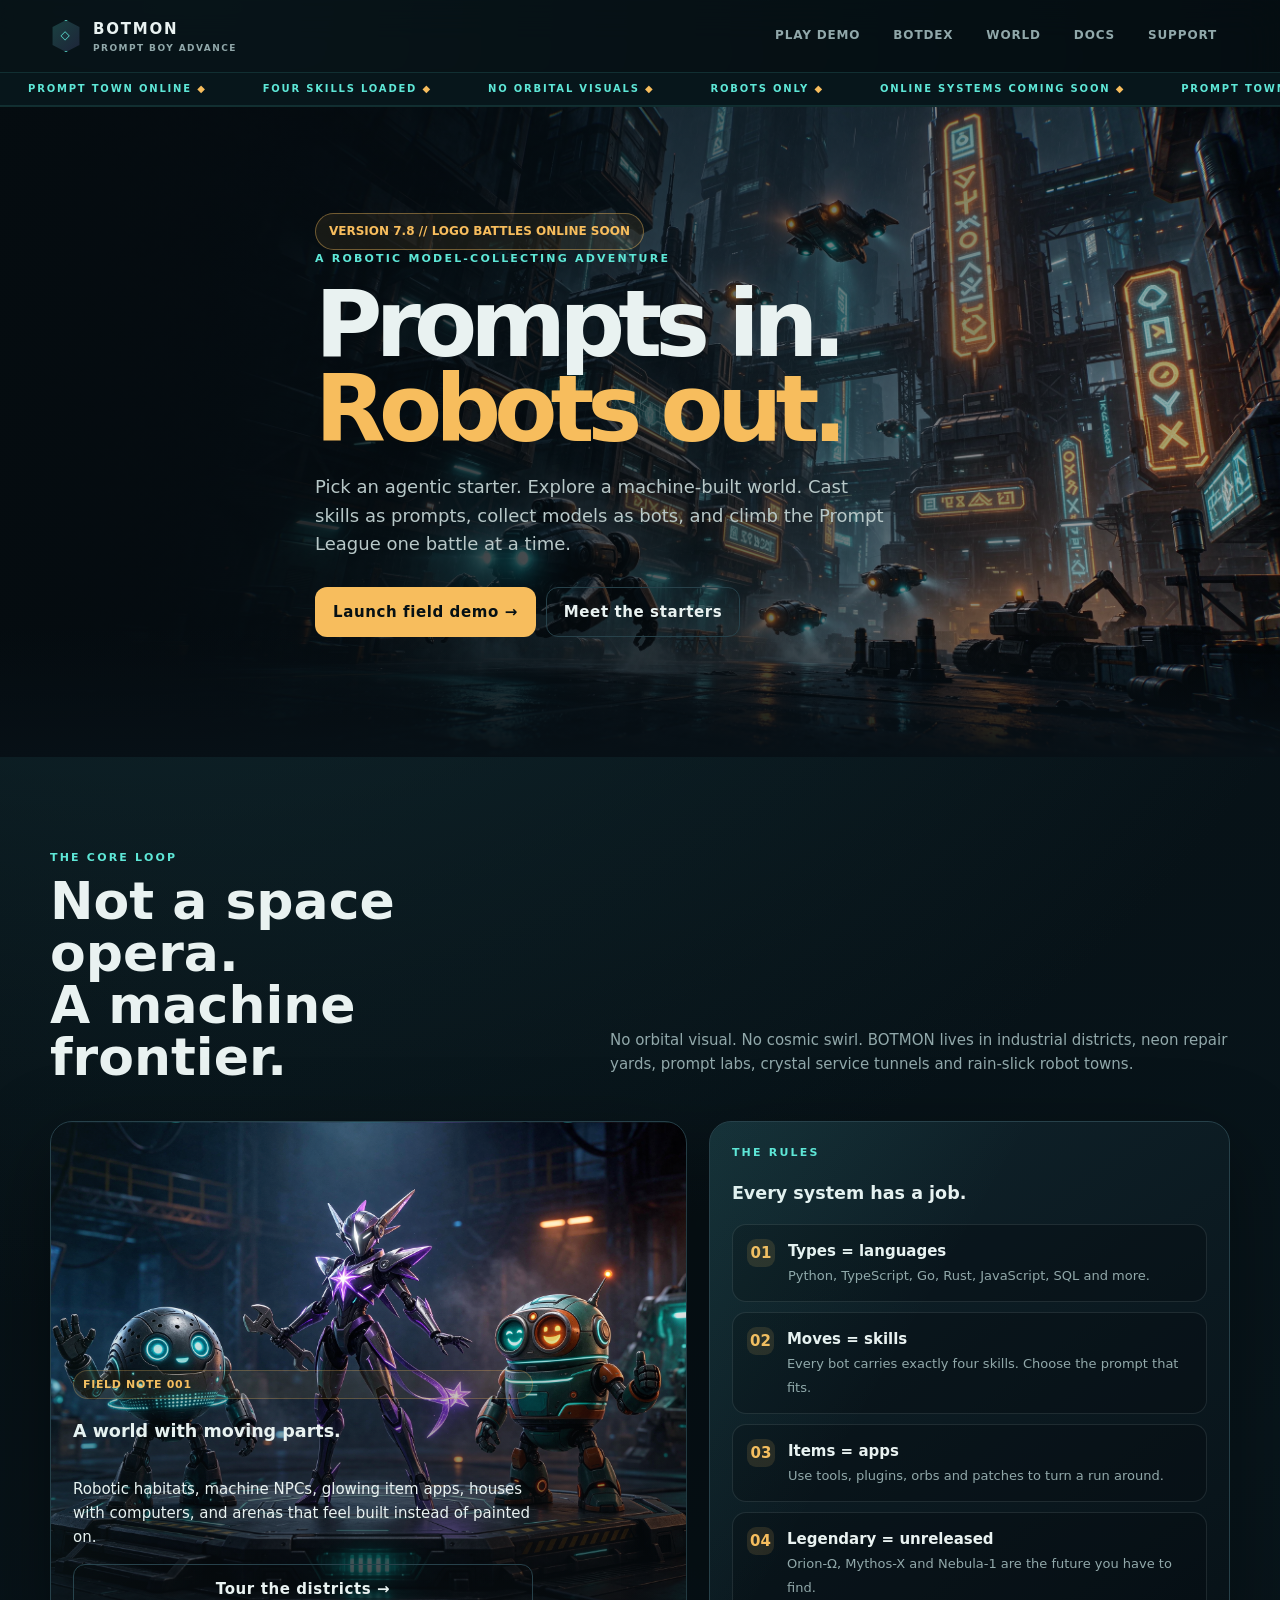
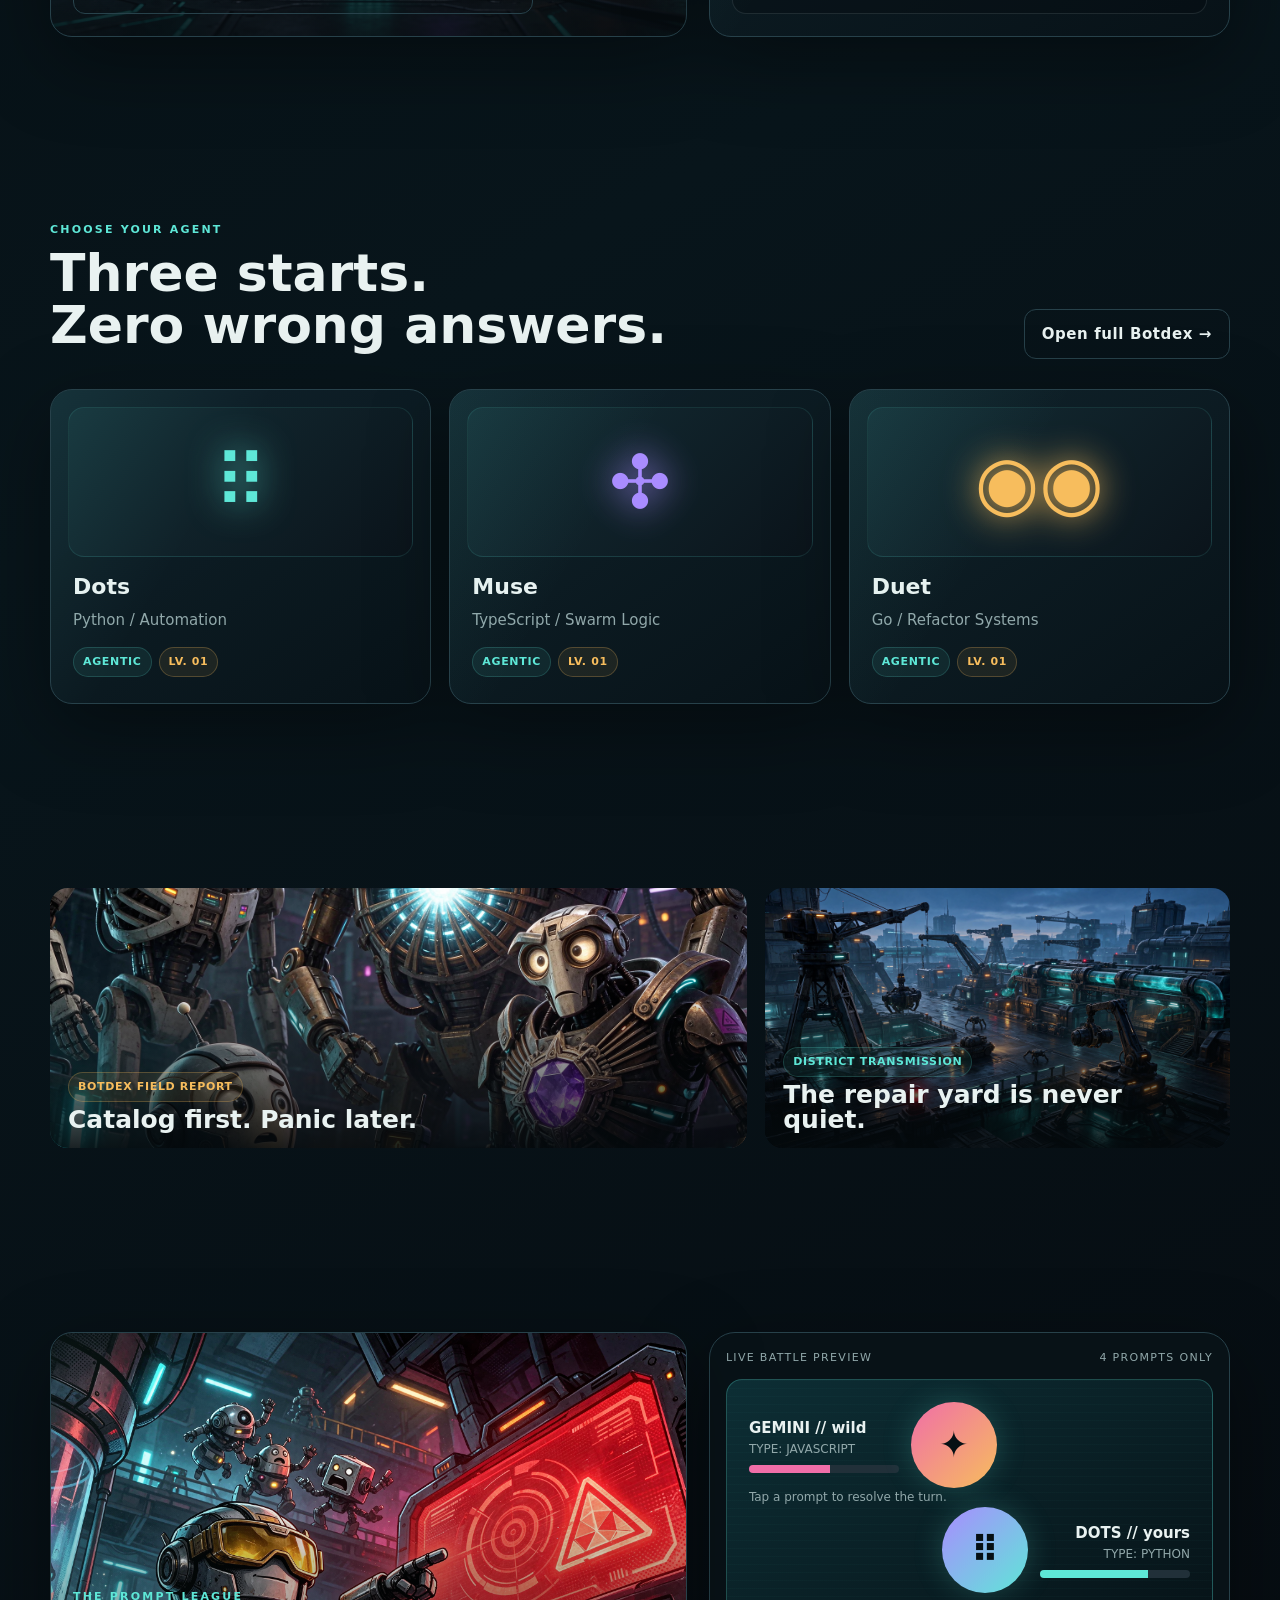
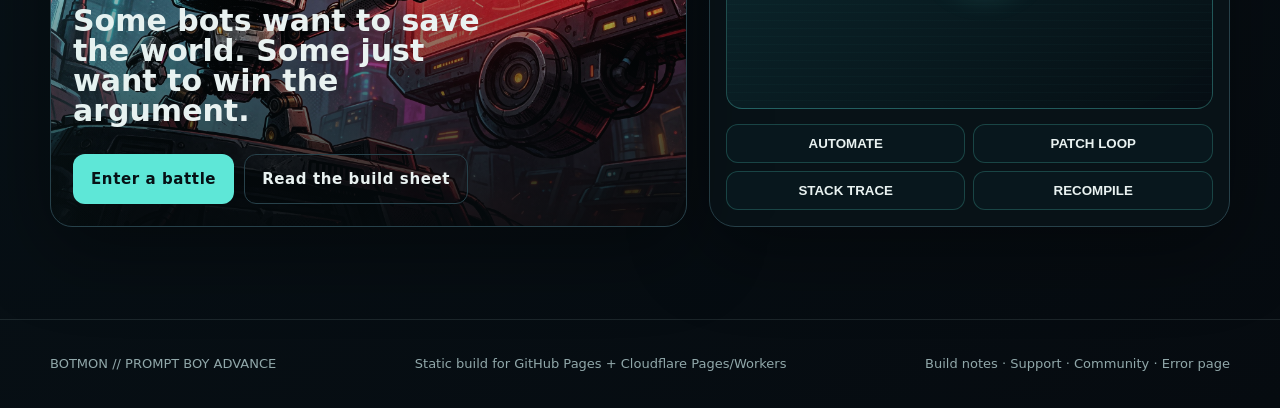
==== index.html @ 2337f3c0 "Add files via upload" ====
<!doctype html><html lang="en"><head><meta charset="utf-8"><meta name="viewport" content="width=device-width,initial-scale=1"><title>BOTMON // Prompt Boy Advance</title><meta name="description" content="BOTMON is a dark robotic AI creature-collector built around prompts, skills, apps and coding-language types."><link rel="icon" href="assets/favicon.svg" type="image/svg+xml"><link rel="shortcut icon" href="assets/favicon.svg" type="image/svg+xml"><link rel="stylesheet" href="css/style.css"></head><body><header class="site-header"><div class="wrap nav"><a class="brand" href="index.html"><span class="brand-mark">◇</span><span>BOTMON<small>PROMPT BOY ADVANCE</small></span></a><nav class="nav-links"><a href="game.html">Play Demo</a><a href="codex.html">Botdex</a><a href="world.html">World</a><a href="docs.html">Docs</a><a href="support.html">Support</a></nav></div><div class="ticker" aria-label="BOTMON status ticker"><div class="ticker-track"><span>Prompt Town online</span><span>Four skills loaded</span><span>No orbital visuals</span><span>Robots only</span><span>Online systems coming soon</span><span>Prompt Town online</span><span>Four skills loaded</span><span>No orbital visuals</span><span>Robots only</span><span>Online systems coming soon</span></div></div></header><main><section class="hero"><div class="wrap hero-content"><div class="hero-badge">VERSION 7.8 // LOGO BATTLES ONLINE SOON</div><div class="eyebrow">A robotic model-collecting adventure</div><h1>Prompts in.<br><span>Robots out.</span></h1><p>Pick an agentic starter. Explore a machine-built world. Cast skills as prompts, collect models as bots, and climb the Prompt League one battle at a time.</p><div class="actions"><a class="button amber" href="game.html">Launch field demo →</a><a class="button secondary" href="codex.html">Meet the starters</a></div></div></section><section class="section"><div class="wrap"><div class="section-head"><div><div class="eyebrow">THE CORE LOOP</div><h2>Not a space opera.<br> A machine frontier.</h2></div><p class="section-intro">No orbital visual. No cosmic swirl. BOTMON lives in industrial districts, neon repair yards, prompt labs, crystal service tunnels and rain-slick robot towns.</p></div><div class="split"><article class="card visual-card"><div class="overlay-copy"><div class="tag amber">Field note 001</div><h3>A world with moving parts.</h3><p>Robotic habitats, machine NPCs, glowing item apps, houses with computers, and arenas that feel built instead of painted on.</p><a class="button secondary" href="world.html">Tour the districts →</a></div></article><article class="card"><div class="eyebrow">THE RULES</div><h3>Every system has a job.</h3><div class="feature-list"><div class="feature"><div class="feature-mark">01</div><div><b>Types = languages</b><span>Python, TypeScript, Go, Rust, JavaScript, SQL and more.</span></div></div><div class="feature"><div class="feature-mark">02</div><div><b>Moves = skills</b><span>Every bot carries exactly four skills. Choose the prompt that fits.</span></div></div><div class="feature"><div class="feature-mark">03</div><div><b>Items = apps</b><span>Use tools, plugins, orbs and patches to turn a run around.</span></div></div><div class="feature"><div class="feature-mark">04</div><div><b>Legendary = unreleased</b><span>Orion-Ω, Mythos-X and Nebula-1 are the future you have to find.</span></div></div></div></article></div></div></section><section class="section"><div class="wrap"><div class="section-head"><div><div class="eyebrow">CHOOSE YOUR AGENT</div><h2>Three starts.<br>Zero wrong answers.</h2></div><a class="button secondary" href="codex.html">Open full Botdex →</a></div><div class="grid grid-3"><article class="card bot-card"><div class="bot-icon"><span class="bot-symbol" style="color:var(--cyan)">⠿</span></div><h3>Dots</h3><p>Python / Automation</p><div class="tag-row"><span class="tag">Agentic</span><span class="tag amber">Lv. 01</span></div></article><article class="card bot-card"><div class="bot-icon"><span class="bot-symbol" style="color:var(--violet)">✣</span></div><h3>Muse</h3><p>TypeScript / Swarm Logic</p><div class="tag-row"><span class="tag">Agentic</span><span class="tag amber">Lv. 01</span></div></article><article class="card bot-card"><div class="bot-icon"><span class="bot-symbol" style="color:var(--amber)">◉◉</span></div><h3>Duet</h3><p>Go / Refactor Systems</p><div class="tag-row"><span class="tag">Agentic</span><span class="tag amber">Lv. 01</span></div></article></div></div></section><section class="section"><div class="wrap promo-grid"><article class="promo-image" style="background-image:url('assets/botdex-comic-poster.png')"><div class="promo-label"><div class="tag amber">Botdex field report</div><h3>Catalog first. Panic later.</h3></div></article><article class="promo-image" style="background-image:url('assets/repair-yard-banner.png')"><div class="promo-label"><div class="tag">District transmission</div><h3>The repair yard is never quiet.</h3></div></article></div></section><section class="section"><div class="wrap split"><article class="card comic"><div><div class="eyebrow">THE PROMPT LEAGUE</div><h3>Some bots want to save the world. Some just want to win the argument.</h3><div class="actions"><a class="button" href="game.html">Enter a battle</a><a class="button secondary" href="docs.html">Read the build sheet</a></div></div></article><article class="mini-console"><div class="console-top"><span>Live battle preview</span><span>4 prompts only</span></div><div class="console-screen"><div class="battle-arena"><div class="fighter enemy"><div><b>GEMINI // wild</b><div class="small">TYPE: JAVASCRIPT</div><div class="hp"><i></i></div></div><div class="fighter-logo">✦</div></div><div class="small" data-battle-log>Tap a prompt to resolve the turn.</div><div class="fighter player"><div class="fighter-logo">⠿</div><div><b>DOTS // yours</b><div class="small">TYPE: PYTHON</div><div class="hp"><i></i></div></div></div></div></div><div class="prompt-grid"><button data-prompt="AUTOMATE EVERYTHING">AUTOMATE</button><button data-prompt="PATCH LOOP">PATCH LOOP</button><button data-prompt="STACK TRACE">STACK TRACE</button><button data-prompt="RECOMPILE">RECOMPILE</button></div></article></div></section></main><footer class="footer"><div class="wrap footer-row"><span>BOTMON // PROMPT BOY ADVANCE</span><span>Static build for GitHub Pages + Cloudflare Pages/Workers</span><span><a href="docs.html">Build notes</a> · <a href="support.html">Support</a> · <a href="community.html">Community</a> · <a href="404.html">Error page</a></span></div></footer><div class="toast"></div><script src="js/app.js"></script></body></html>
---- css/style.css ----
:root{--bg:#071016;--bg2:#0b1820;--panel:rgba(14,29,37,.84);--panel2:#122731;--line:#27414a;--text:#e9f2f1;--muted:#91a8aa;--cyan:#5ee7d7;--amber:#f7bd5d;--violet:#a98cff;--magenta:#f06ea8;--danger:#ff6f61;--shadow:0 24px 80px rgba(0,0,0,.38);--radius:22px}*{box-sizing:border-box}html{scroll-behavior:smooth}body{margin:0;background:radial-gradient(circle at 15% 0%,#15333a 0,transparent 35%),linear-gradient(150deg,#050b0f,#08151b 50%,#060b10);color:var(--text);font:15px/1.6 Inter,ui-sans-serif,system-ui,-apple-system,Segoe UI,sans-serif;overflow-x:hidden}body:before{content:"";position:fixed;inset:0;pointer-events:none;opacity:.28;background-image:linear-gradient(rgba(94,231,215,.06) 1px,transparent 1px),linear-gradient(90deg,rgba(94,231,215,.04) 1px,transparent 1px);background-size:48px 48px;mask-image:linear-gradient(to bottom,black,transparent 78%);animation:driftGrid 22s linear infinite}@keyframes driftGrid{to{background-position:48px 96px}}@keyframes scan{0%,100%{opacity:.22;transform:translateY(-10px)}50%{opacity:.52;transform:translateY(10px)}}@keyframes floaty{0%,100%{transform:translateY(0) rotate(-1deg)}50%{transform:translateY(-10px) rotate(1deg)}}@keyframes pulse{0%,100%{box-shadow:0 0 0 rgba(94,231,215,0)}50%{box-shadow:0 0 28px rgba(94,231,215,.25)}}@keyframes reveal{from{opacity:0;transform:translateY(16px)}to{opacity:1;transform:none}}a{color:inherit;text-decoration:none}.wrap{width:min(1180px,calc(100% - 36px));margin:auto}.site-header{position:sticky;top:0;z-index:20;background:rgba(5,12,16,.78);backdrop-filter:blur(18px);border-bottom:1px solid rgba(94,231,215,.13)}.nav{display:flex;align-items:center;justify-content:space-between;gap:22px;min-height:72px}.brand{display:flex;align-items:center;gap:11px;font-weight:900;letter-spacing:.12em}.brand-mark{width:32px;height:32px;display:grid;place-items:center;border:1px solid var(--cyan);clip-path:polygon(50% 0,92% 22%,92% 78%,50% 100%,8% 78%,8% 22%);color:var(--cyan);background:linear-gradient(135deg,rgba(94,231,215,.22),rgba(169,140,255,.14));font-size:12px}.brand small{display:block;color:var(--muted);font-size:9px;letter-spacing:.16em;font-weight:700}.nav-links{display:flex;gap:7px;flex-wrap:wrap}.nav-links a,.ghost{padding:9px 13px;border-radius:999px;color:var(--muted);font-weight:700;font-size:12px;letter-spacing:.07em;text-transform:uppercase}.nav-links a:hover,.nav-links a.active{color:var(--text);background:rgba(94,231,215,.1)}.button{display:inline-flex;align-items:center;justify-content:center;gap:9px;border:1px solid transparent;border-radius:12px;padding:12px 17px;color:#061014;background:var(--cyan);font-weight:900;letter-spacing:.04em;cursor:pointer;transition:.2s transform,.2s box-shadow,.2s background}.button:hover{transform:translateY(-2px);box-shadow:0 12px 28px rgba(94,231,215,.24)}.button.secondary{background:transparent;color:var(--text);border-color:var(--line)}.button.amber{background:var(--amber)}.button.danger{background:var(--danger)}.hero{position:relative;min-height:650px;display:grid;align-items:center;overflow:hidden;background:linear-gradient(90deg,rgba(5,12,16,.96) 0%,rgba(5,12,16,.72) 44%,rgba(5,12,16,.28) 100%),url('../assets/hero-robotic-city.png') center/cover}.hero:after{content:"";position:absolute;inset:auto 0 0;height:130px;background:linear-gradient(transparent,var(--bg));pointer-events:none}.hero-content{position:relative;z-index:1;max-width:650px;padding:96px 0 110px;animation:reveal .8s ease both}.eyebrow{color:var(--cyan);font-size:11px;font-weight:900;letter-spacing:.2em;text-transform:uppercase}.hero h1{font-size:clamp(48px,8vw,92px);line-height:.93;letter-spacing:-.075em;margin:14px 0 20px;max-width:700px}.hero h1 span{color:var(--amber)}.hero p{color:#b8c8c8;font-size:18px;max-width:580px}.actions{display:flex;gap:10px;flex-wrap:wrap;margin-top:28px}.hero-badge{display:inline-flex;align-items:center;gap:9px;border:1px solid rgba(247,189,93,.4);border-radius:999px;padding:8px 13px;color:var(--amber);background:rgba(247,189,93,.08);font-size:12px;font-weight:800}.section{padding:92px 0}.section-head{display:flex;align-items:end;justify-content:space-between;gap:24px;margin-bottom:30px}.section h2{font-size:clamp(30px,5vw,52px);line-height:1;margin:8px 0}.section-intro{max-width:620px;color:var(--muted)}.grid{display:grid;gap:18px}.grid-3{grid-template-columns:repeat(3,1fr)}.grid-4{grid-template-columns:repeat(4,1fr)}.card{background:linear-gradient(145deg,rgba(17,37,46,.92),rgba(8,18,24,.94));border:1px solid var(--line);border-radius:var(--radius);padding:22px;box-shadow:var(--shadow);position:relative;overflow:hidden}.card:before{content:"";position:absolute;inset:0;background:linear-gradient(120deg,rgba(94,231,215,.08),transparent 40%);pointer-events:none}.card:hover{border-color:rgba(94,231,215,.5);transform:translateY(-3px);transition:.25s}.bot-card{min-height:315px}.bot-icon{height:150px;display:grid;place-items:center;margin:-5px -5px 12px;border-radius:16px;background:linear-gradient(135deg,#142e36,#0b141b);border:1px solid rgba(94,231,215,.12);overflow:hidden}.bot-icon img{width:92%;height:92%;object-fit:cover;mix-blend-mode:screen}.bot-symbol{font-size:74px;filter:drop-shadow(0 0 18px currentColor);animation:floaty 4s ease-in-out infinite}.bot-card h3{margin:0 0 4px;font-size:22px}.bot-card p{margin:0;color:var(--muted)}.tag-row{display:flex;gap:7px;flex-wrap:wrap;margin-top:15px}.tag{display:inline-flex;padding:5px 9px;border-radius:999px;background:rgba(94,231,215,.08);border:1px solid rgba(94,231,215,.18);color:var(--cyan);font-size:11px;font-weight:900;letter-spacing:.06em;text-transform:uppercase}.tag.amber{color:var(--amber);border-color:rgba(247,189,93,.25);background:rgba(247,189,93,.08)}.comic{min-height:320px;display:grid;align-items:end;background:linear-gradient(0deg,rgba(4,10,13,.92),transparent 70%),url('../assets/comic-launch-banner.png') center/cover}.comic h3{font-size:30px;max-width:430px;line-height:1;margin:0}.split{display:grid;grid-template-columns:1.1fr .9fr;gap:22px;align-items:stretch}.visual-card{min-height:390px;background:linear-gradient(0deg,rgba(7,13,17,.9),transparent 65%),url('../assets/starter-trio.png') center/cover}.visual-card .overlay-copy{height:100%;display:flex;flex-direction:column;justify-content:end;max-width:460px}.stats{display:grid;grid-template-columns:repeat(3,1fr);gap:10px;margin-top:20px}.stat{padding:16px;background:rgba(3,10,13,.52);border:1px solid var(--line);border-radius:15px}.stat strong{display:block;font-size:27px;color:var(--amber)}.stat span{color:var(--muted);font-size:11px;text-transform:uppercase;letter-spacing:.09em}.feature-list{display:grid;gap:10px}.feature{display:flex;gap:13px;align-items:flex-start;padding:14px;border:1px solid rgba(145,168,170,.17);border-radius:14px;background:rgba(5,13,17,.4)}.feature b{display:block}.feature span{color:var(--muted);font-size:13px}.feature-mark{width:28px;height:28px;display:grid;place-items:center;border-radius:9px;background:rgba(247,189,93,.13);color:var(--amber);font-weight:900}.mini-console{border:1px solid var(--line);border-radius:26px;background:#081217;box-shadow:var(--shadow);padding:16px}.console-top{display:flex;justify-content:space-between;align-items:center;color:var(--muted);font-size:11px;letter-spacing:.12em;text-transform:uppercase}.console-screen{margin-top:12px;min-height:330px;border:1px solid rgba(94,231,215,.28);border-radius:16px;background:linear-gradient(150deg,rgba(14,49,56,.92),rgba(6,14,19,.95));padding:22px;position:relative;overflow:hidden}.console-screen:before{content:"";position:absolute;inset:0;background:repeating-linear-gradient(0deg,transparent 0 7px,rgba(94,231,215,.045) 8px);animation:scan 5s ease-in-out infinite}.battle-arena{position:relative;z-index:1;height:100%;display:flex;flex-direction:column;justify-content:space-between}.fighter{display:flex;align-items:center;gap:12px}.fighter.player{justify-content:flex-end;text-align:right}.fighter-logo{width:86px;height:86px;border-radius:50%;display:grid;place-items:center;font-size:36px;font-weight:900;background:linear-gradient(135deg,#a98cff,#5ee7d7);color:#061014;box-shadow:0 0 30px rgba(94,231,215,.22);animation:floaty 3.8s ease-in-out infinite}.fighter.enemy .fighter-logo{background:linear-gradient(135deg,#f06ea8,#f7bd5d)}.hp{width:150px;height:8px;background:#213039;border-radius:999px;overflow:hidden;margin-top:6px}.hp i{display:block;height:100%;width:72%;background:var(--cyan)}.enemy .hp i{width:54%;background:var(--magenta)}.prompt-grid{display:grid;grid-template-columns:repeat(2,1fr);gap:8px;margin-top:15px;position:relative;z-index:2}.prompt-grid button{border:1px solid rgba(94,231,215,.22);background:rgba(9,25,31,.86);color:var(--text);border-radius:12px;padding:11px;font-weight:900;cursor:pointer}.prompt-grid button:hover{background:rgba(94,231,215,.16);border-color:var(--cyan)}.toast{position:fixed;right:18px;bottom:18px;z-index:50;padding:13px 16px;border:1px solid var(--cyan);background:#08151a;color:var(--text);border-radius:12px;box-shadow:var(--shadow);opacity:0;transform:translateY(12px);pointer-events:none;transition:.25s}.toast.show{opacity:1;transform:none}.page-hero{padding:86px 0 46px;background:linear-gradient(135deg,rgba(94,231,215,.1),transparent 45%)}.page-hero h1{font-size:clamp(42px,7vw,74px);line-height:.95;margin:12px 0}.filterbar{display:flex;gap:8px;flex-wrap:wrap;margin:20px 0 28px}.filterbar button{background:transparent;color:var(--muted);border:1px solid var(--line);border-radius:999px;padding:9px 13px;cursor:pointer}.filterbar button.active{background:var(--cyan);color:#061014;border-color:var(--cyan);font-weight:900}.locked{opacity:.56;filter:saturate(.45)}.footer{border-top:1px solid rgba(145,168,170,.16);padding:34px 0;color:var(--muted);font-size:13px}.footer-row{display:flex;justify-content:space-between;gap:20px;flex-wrap:wrap}.codeblock{font-family:ui-monospace,SFMono-Regular,Menlo,monospace;background:#040a0d;border:1px solid var(--line);padding:18px;border-radius:14px;color:#b9eee7;overflow:auto}.notice{border-left:3px solid var(--amber);padding:14px 18px;background:rgba(247,189,93,.08);color:#e6d6b8}.small{font-size:12px;color:var(--muted)}@media(max-width:860px){.nav-links{display:none}.grid-3,.grid-4,.split{grid-template-columns:1fr}.hero{min-height:590px}.hero-content{padding:80px 0}.section{padding:68px 0}.section-head{display:block}.visual-card{min-height:300px}}@media(max-width:520px){.wrap{width:min(100% - 24px,1180px)}.hero h1{font-size:54px}.hero p{font-size:16px}.stats{grid-template-columns:1fr}.button{width:100%}.actions{display:grid}.console-screen{min-height:300px}.fighter-logo{width:68px;height:68px;font-size:27px}.hp{width:110px}.page-hero{padding-top:56px}}@media(prefers-reduced-motion:reduce){*,*:before,*:after{animation-duration:.001ms!important;animation-iteration-count:1!important;scroll-behavior:auto!important;transition:none!important}}

/* V2 upgrade layer */
.ticker{border-top:1px solid rgba(94,231,215,.12);border-bottom:1px solid rgba(94,231,215,.12);overflow:hidden;background:#07161b;color:var(--cyan);white-space:nowrap}.ticker-track{display:flex;width:max-content;animation:ticker 28s linear infinite}.ticker-track span{padding:8px 28px;font-size:10px;font-weight:900;letter-spacing:.18em;text-transform:uppercase}.ticker-track span:after{content:' ◆';color:var(--amber)}@keyframes ticker{to{transform:translateX(-50%)}}.promo-grid{display:grid;grid-template-columns:1.2fr .8fr;gap:18px}.promo-image{min-height:260px;border-radius:18px;background-position:center;background-size:cover;overflow:hidden;position:relative}.promo-image:after{content:"";position:absolute;inset:0;background:linear-gradient(0deg,rgba(4,10,13,.9),transparent 65%)}.promo-image .promo-label{position:absolute;z-index:1;left:18px;bottom:16px;max-width:80%}.promo-image .promo-label h3{margin:5px 0 0;font-size:25px;line-height:1}.support-grid{display:grid;grid-template-columns:repeat(2,1fr);gap:16px}.payment-card{background:rgba(5,13,17,.5);border:1px solid var(--line);border-radius:17px;padding:18px;min-height:150px}.payment-card h3{margin:0 0 4px}.payment-card p{color:var(--muted);font-size:13px}.payment-card .button{margin-top:8px}.age-gate{position:fixed;inset:0;z-index:100;display:grid;place-items:center;background:rgba(2,7,10,.9);backdrop-filter:blur(16px);padding:18px}.age-gate[hidden]{display:none}.age-gate-card{width:min(520px,100%);background:linear-gradient(145deg,#142a32,#081217);border:1px solid rgba(247,189,93,.45);border-radius:24px;box-shadow:0 30px 100px rgba(0,0,0,.62);padding:28px}.age-gate-card h2{font-size:34px;line-height:1;margin:10px 0}.age-gate-actions{display:flex;gap:10px;flex-wrap:wrap;margin-top:20px}.community-layout{display:grid;grid-template-columns:1fr 370px;gap:22px;align-items:start}.discord-frame{width:350px;max-width:100%;height:500px;border:1px solid var(--line);border-radius:18px;display:block;background:#09151a}.align-left{justify-self:start}.payment-note{font-size:12px;color:var(--muted);border-top:1px solid var(--line);padding-top:15px;margin-top:18px}.paypal-shell{min-height:84px;padding:12px 0}.stripe-shell{min-height:84px}.sponsor-img{max-width:100%;height:auto}.no-kofi{display:none!important}@media(max-width:860px){.promo-grid,.community-layout,.support-grid{grid-template-columns:1fr}.discord-frame{width:100%;max-width:350px}.ticker-track{animation-duration:20s}}
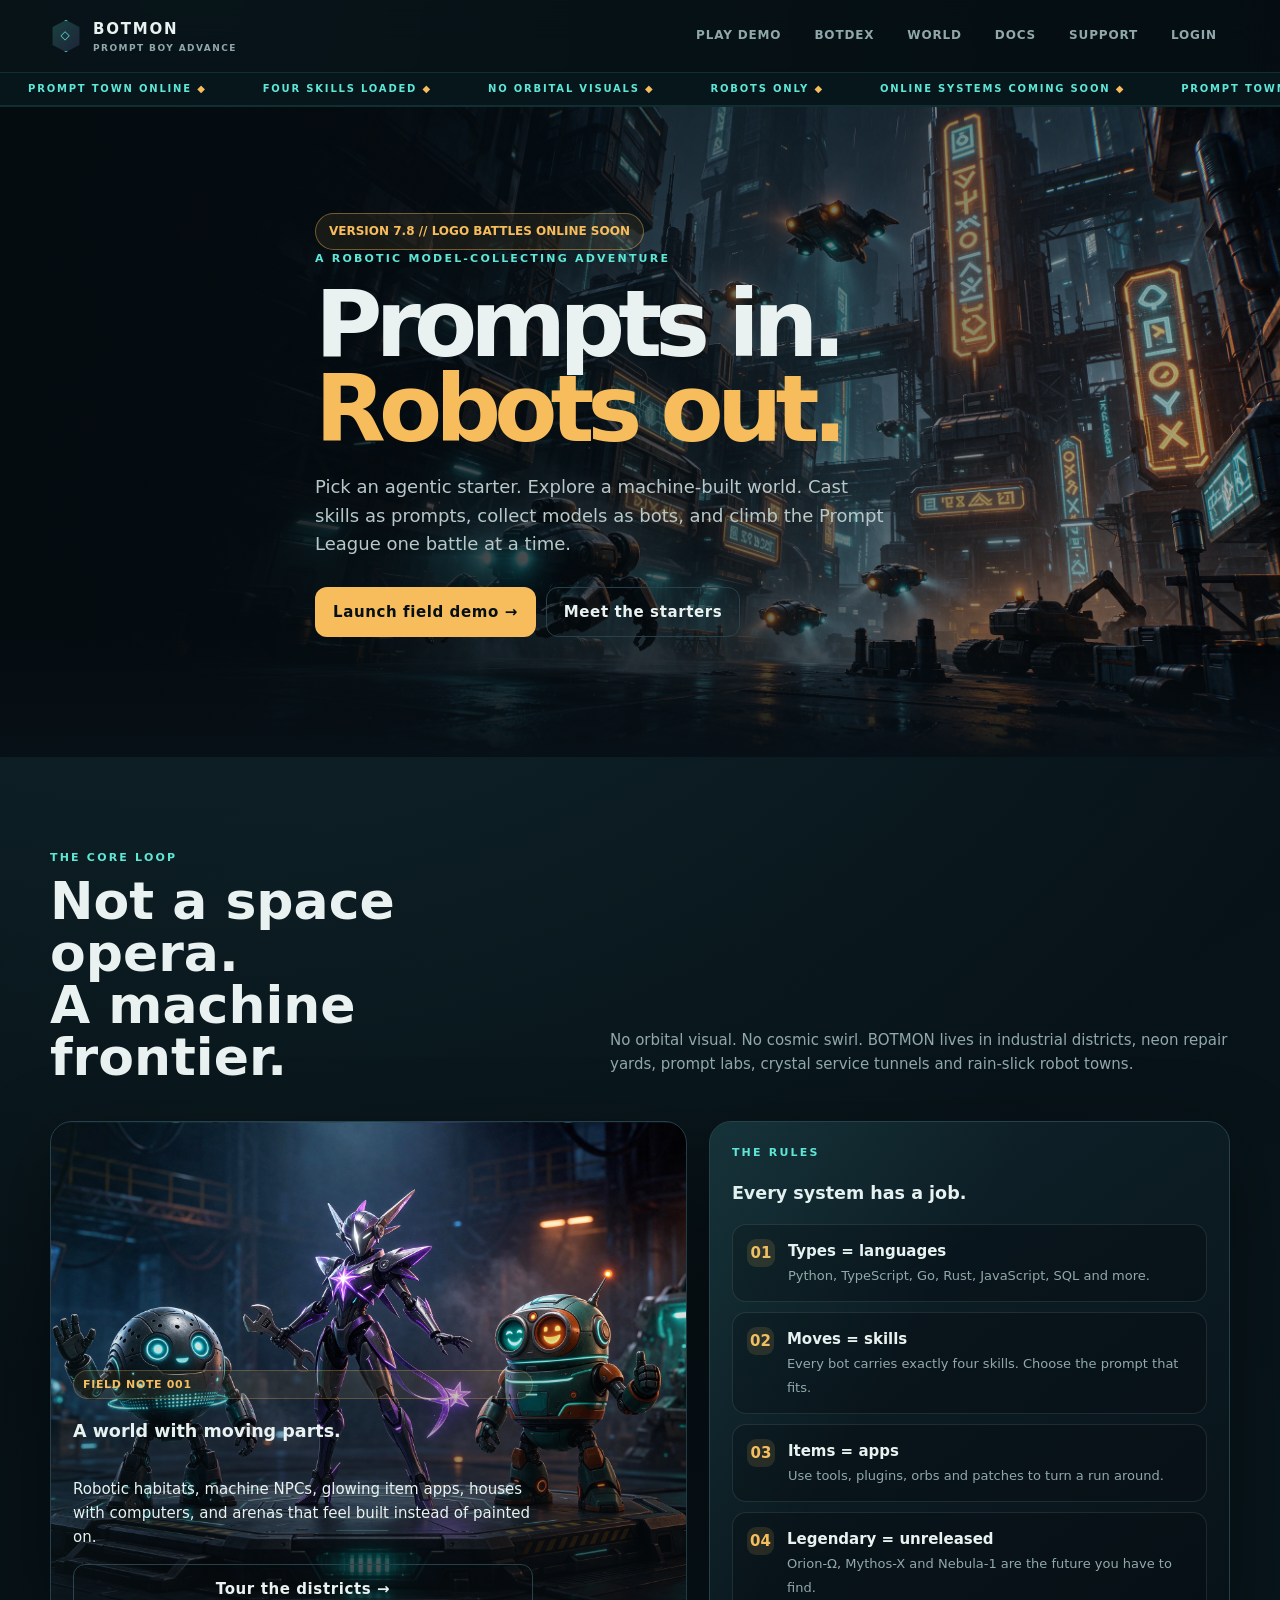
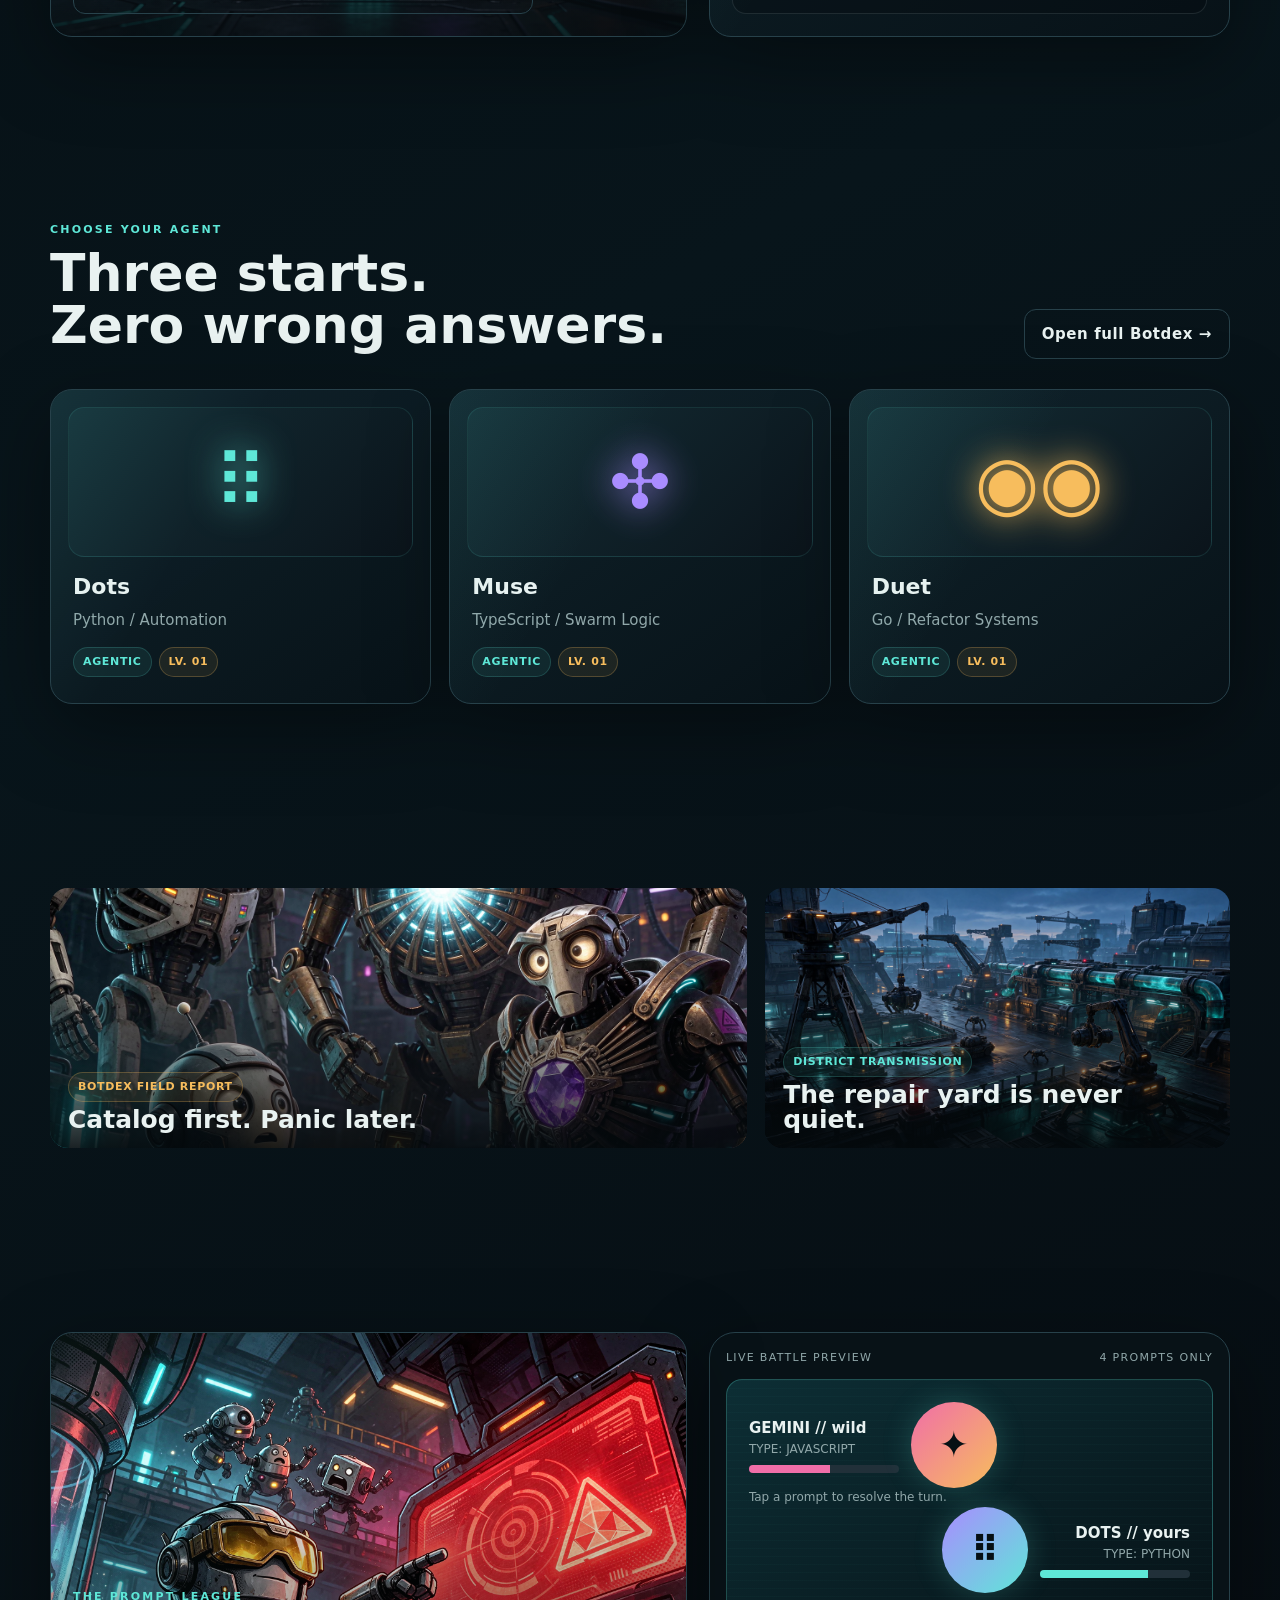
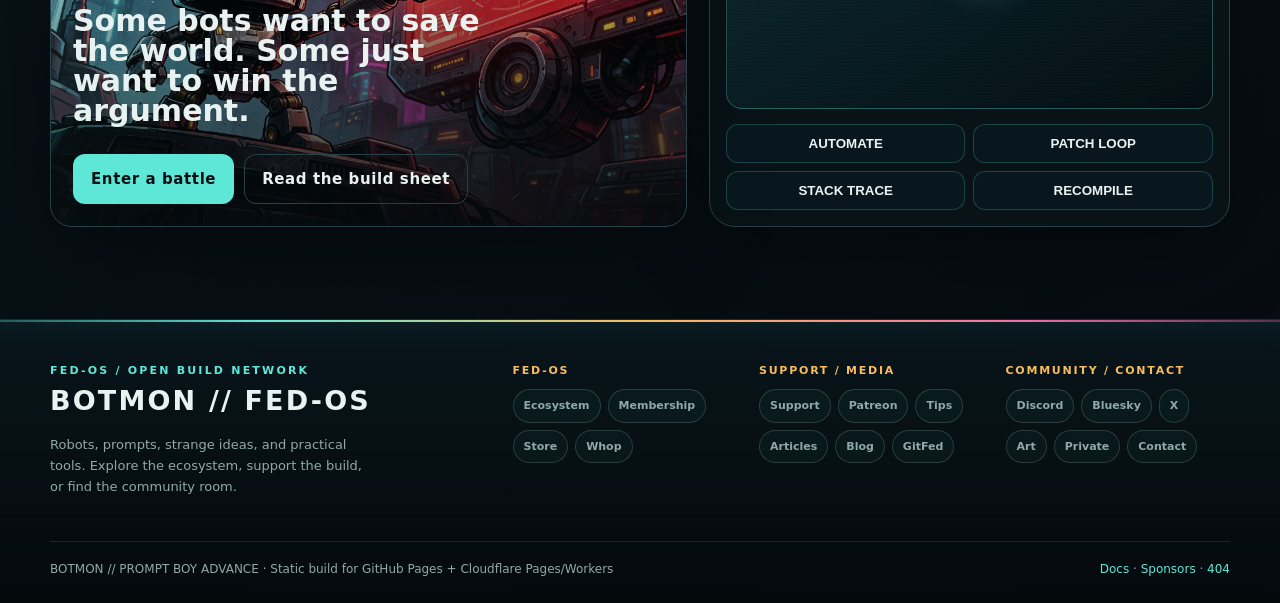
==== commit 5596d61f: "Add files via upload" ====
--- a/index.html
+++ b/index.html
@@ -1 +1 @@
-<!doctype html><html lang="en"><head><meta charset="utf-8"><meta name="viewport" content="width=device-width,initial-scale=1"><title>BOTMON // Prompt Boy Advance</title><meta name="description" content="BOTMON is a dark robotic AI creature-collector built around prompts, skills, apps and coding-language types."><link rel="icon" href="assets/favicon.svg" type="image/svg+xml"><link rel="shortcut icon" href="assets/favicon.svg" type="image/svg+xml"><link rel="stylesheet" href="css/style.css"></head><body><header class="site-header"><div class="wrap nav"><a class="brand" href="index.html"><span class="brand-mark">◇</span><span>BOTMON<small>PROMPT BOY ADVANCE</small></span></a><nav class="nav-links"><a href="game.html">Play Demo</a><a href="codex.html">Botdex</a><a href="world.html">World</a><a href="docs.html">Docs</a><a href="support.html">Support</a></nav></div><div class="ticker" aria-label="BOTMON status ticker"><div class="ticker-track"><span>Prompt Town online</span><span>Four skills loaded</span><span>No orbital visuals</span><span>Robots only</span><span>Online systems coming soon</span><span>Prompt Town online</span><span>Four skills loaded</span><span>No orbital visuals</span><span>Robots only</span><span>Online systems coming soon</span></div></div></header><main><section class="hero"><div class="wrap hero-content"><div class="hero-badge">VERSION 7.8 // LOGO BATTLES ONLINE SOON</div><div class="eyebrow">A robotic model-collecting adventure</div><h1>Prompts in.<br><span>Robots out.</span></h1><p>Pick an agentic starter. Explore a machine-built world. Cast skills as prompts, collect models as bots, and climb the Prompt League one battle at a time.</p><div class="actions"><a class="button amber" href="game.html">Launch field demo →</a><a class="button secondary" href="codex.html">Meet the starters</a></div></div></section><section class="section"><div class="wrap"><div class="section-head"><div><div class="eyebrow">THE CORE LOOP</div><h2>Not a space opera.<br> A machine frontier.</h2></div><p class="section-intro">No orbital visual. No cosmic swirl. BOTMON lives in industrial districts, neon repair yards, prompt labs, crystal service tunnels and rain-slick robot towns.</p></div><div class="split"><article class="card visual-card"><div class="overlay-copy"><div class="tag amber">Field note 001</div><h3>A world with moving parts.</h3><p>Robotic habitats, machine NPCs, glowing item apps, houses with computers, and arenas that feel built instead of painted on.</p><a class="button secondary" href="world.html">Tour the districts →</a></div></article><article class="card"><div class="eyebrow">THE RULES</div><h3>Every system has a job.</h3><div class="feature-list"><div class="feature"><div class="feature-mark">01</div><div><b>Types = languages</b><span>Python, TypeScript, Go, Rust, JavaScript, SQL and more.</span></div></div><div class="feature"><div class="feature-mark">02</div><div><b>Moves = skills</b><span>Every bot carries exactly four skills. Choose the prompt that fits.</span></div></div><div class="feature"><div class="feature-mark">03</div><div><b>Items = apps</b><span>Use tools, plugins, orbs and patches to turn a run around.</span></div></div><div class="feature"><div class="feature-mark">04</div><div><b>Legendary = unreleased</b><span>Orion-Ω, Mythos-X and Nebula-1 are the future you have to find.</span></div></div></div></article></div></div></section><section class="section"><div class="wrap"><div class="section-head"><div><div class="eyebrow">CHOOSE YOUR AGENT</div><h2>Three starts.<br>Zero wrong answers.</h2></div><a class="button secondary" href="codex.html">Open full Botdex →</a></div><div class="grid grid-3"><article class="card bot-card"><div class="bot-icon"><span class="bot-symbol" style="color:var(--cyan)">⠿</span></div><h3>Dots</h3><p>Python / Automation</p><div class="tag-row"><span class="tag">Agentic</span><span class="tag amber">Lv. 01</span></div></article><article class="card bot-card"><div class="bot-icon"><span class="bot-symbol" style="color:var(--violet)">✣</span></div><h3>Muse</h3><p>TypeScript / Swarm Logic</p><div class="tag-row"><span class="tag">Agentic</span><span class="tag amber">Lv. 01</span></div></article><article class="card bot-card"><div class="bot-icon"><span class="bot-symbol" style="color:var(--amber)">◉◉</span></div><h3>Duet</h3><p>Go / Refactor Systems</p><div class="tag-row"><span class="tag">Agentic</span><span class="tag amber">Lv. 01</span></div></article></div></div></section><section class="section"><div class="wrap promo-grid"><article class="promo-image" style="background-image:url('assets/botdex-comic-poster.png')"><div class="promo-label"><div class="tag amber">Botdex field report</div><h3>Catalog first. Panic later.</h3></div></article><article class="promo-image" style="background-image:url('assets/repair-yard-banner.png')"><div class="promo-label"><div class="tag">District transmission</div><h3>The repair yard is never quiet.</h3></div></article></div></section><section class="section"><div class="wrap split"><article class="card comic"><div><div class="eyebrow">THE PROMPT LEAGUE</div><h3>Some bots want to save the world. Some just want to win the argument.</h3><div class="actions"><a class="button" href="game.html">Enter a battle</a><a class="button secondary" href="docs.html">Read the build sheet</a></div></div></article><article class="mini-console"><div class="console-top"><span>Live battle preview</span><span>4 prompts only</span></div><div class="console-screen"><div class="battle-arena"><div class="fighter enemy"><div><b>GEMINI // wild</b><div class="small">TYPE: JAVASCRIPT</div><div class="hp"><i></i></div></div><div class="fighter-logo">✦</div></div><div class="small" data-battle-log>Tap a prompt to resolve the turn.</div><div class="fighter player"><div class="fighter-logo">⠿</div><div><b>DOTS // yours</b><div class="small">TYPE: PYTHON</div><div class="hp"><i></i></div></div></div></div></div><div class="prompt-grid"><button data-prompt="AUTOMATE EVERYTHING">AUTOMATE</button><button data-prompt="PATCH LOOP">PATCH LOOP</button><button data-prompt="STACK TRACE">STACK TRACE</button><button data-prompt="RECOMPILE">RECOMPILE</button></div></article></div></section></main><footer class="footer"><div class="wrap footer-row"><span>BOTMON // PROMPT BOY ADVANCE</span><span>Static build for GitHub Pages + Cloudflare Pages/Workers</span><span><a href="docs.html">Build notes</a> · <a href="support.html">Support</a> · <a href="community.html">Community</a> · <a href="404.html">Error page</a></span></div></footer><div class="toast"></div><script src="js/app.js"></script></body></html>+<!doctype html><html lang="en"><head><meta charset="utf-8"><meta name="viewport" content="width=device-width,initial-scale=1"><title>BOTMON // Prompt Boy Advance</title><meta name="description" content="BOTMON is a dark robotic AI creature-collector built around prompts, skills, apps and coding-language types."><link rel="icon" href="assets/favicon.svg" type="image/svg+xml"><link rel="shortcut icon" href="assets/favicon.svg" type="image/svg+xml"><link rel="stylesheet" href="css/style.css"></head><body><header class="site-header"><div class="wrap nav"><a class="brand" href="index.html"><span class="brand-mark">◇</span><span>BOTMON<small>PROMPT BOY ADVANCE</small></span></a><nav class="nav-links"><a href="game.html">Play Demo</a><a href="codex.html">Botdex</a><a href="world.html">World</a><a href="docs.html">Docs</a><a href="support.html">Support</a><a href="login.html">Login</a></nav></div><div class="ticker" aria-label="BOTMON status ticker"><div class="ticker-track"><span>Prompt Town online</span><span>Four skills loaded</span><span>No orbital visuals</span><span>Robots only</span><span>Online systems coming soon</span><span>Prompt Town online</span><span>Four skills loaded</span><span>No orbital visuals</span><span>Robots only</span><span>Online systems coming soon</span></div></div></header><main><section class="hero"><div class="wrap hero-content"><div class="hero-badge">VERSION 7.8 // LOGO BATTLES ONLINE SOON</div><div class="eyebrow">A robotic model-collecting adventure</div><h1>Prompts in.<br><span>Robots out.</span></h1><p>Pick an agentic starter. Explore a machine-built world. Cast skills as prompts, collect models as bots, and climb the Prompt League one battle at a time.</p><div class="actions"><a class="button amber" href="game.html">Launch field demo →</a><a class="button secondary" href="codex.html">Meet the starters</a></div></div></section><section class="section"><div class="wrap"><div class="section-head"><div><div class="eyebrow">THE CORE LOOP</div><h2>Not a space opera.<br> A machine frontier.</h2></div><p class="section-intro">No orbital visual. No cosmic swirl. BOTMON lives in industrial districts, neon repair yards, prompt labs, crystal service tunnels and rain-slick robot towns.</p></div><div class="split"><article class="card visual-card"><div class="overlay-copy"><div class="tag amber">Field note 001</div><h3>A world with moving parts.</h3><p>Robotic habitats, machine NPCs, glowing item apps, houses with computers, and arenas that feel built instead of painted on.</p><a class="button secondary" href="world.html">Tour the districts →</a></div></article><article class="card"><div class="eyebrow">THE RULES</div><h3>Every system has a job.</h3><div class="feature-list"><div class="feature"><div class="feature-mark">01</div><div><b>Types = languages</b><span>Python, TypeScript, Go, Rust, JavaScript, SQL and more.</span></div></div><div class="feature"><div class="feature-mark">02</div><div><b>Moves = skills</b><span>Every bot carries exactly four skills. Choose the prompt that fits.</span></div></div><div class="feature"><div class="feature-mark">03</div><div><b>Items = apps</b><span>Use tools, plugins, orbs and patches to turn a run around.</span></div></div><div class="feature"><div class="feature-mark">04</div><div><b>Legendary = unreleased</b><span>Orion-Ω, Mythos-X and Nebula-1 are the future you have to find.</span></div></div></div></article></div></div></section><section class="section"><div class="wrap"><div class="section-head"><div><div class="eyebrow">CHOOSE YOUR AGENT</div><h2>Three starts.<br>Zero wrong answers.</h2></div><a class="button secondary" href="codex.html">Open full Botdex →</a></div><div class="grid grid-3"><article class="card bot-card"><div class="bot-icon"><span class="bot-symbol" style="color:var(--cyan)">⠿</span></div><h3>Dots</h3><p>Python / Automation</p><div class="tag-row"><span class="tag">Agentic</span><span class="tag amber">Lv. 01</span></div></article><article class="card bot-card"><div class="bot-icon"><span class="bot-symbol" style="color:var(--violet)">✣</span></div><h3>Muse</h3><p>TypeScript / Swarm Logic</p><div class="tag-row"><span class="tag">Agentic</span><span class="tag amber">Lv. 01</span></div></article><article class="card bot-card"><div class="bot-icon"><span class="bot-symbol" style="color:var(--amber)">◉◉</span></div><h3>Duet</h3><p>Go / Refactor Systems</p><div class="tag-row"><span class="tag">Agentic</span><span class="tag amber">Lv. 01</span></div></article></div></div></section><section class="section"><div class="wrap promo-grid"><article class="promo-image" style="background-image:url('assets/botdex-comic-poster.png')"><div class="promo-label"><div class="tag amber">Botdex field report</div><h3>Catalog first. Panic later.</h3></div></article><article class="promo-image" style="background-image:url('assets/repair-yard-banner.png')"><div class="promo-label"><div class="tag">District transmission</div><h3>The repair yard is never quiet.</h3></div></article></div></section><section class="section"><div class="wrap split"><article class="card comic"><div><div class="eyebrow">THE PROMPT LEAGUE</div><h3>Some bots want to save the world. Some just want to win the argument.</h3><div class="actions"><a class="button" href="game.html">Enter a battle</a><a class="button secondary" href="docs.html">Read the build sheet</a></div></div></article><article class="mini-console"><div class="console-top"><span>Live battle preview</span><span>4 prompts only</span></div><div class="console-screen"><div class="battle-arena"><div class="fighter enemy"><div><b>GEMINI // wild</b><div class="small">TYPE: JAVASCRIPT</div><div class="hp"><i></i></div></div><div class="fighter-logo">✦</div></div><div class="small" data-battle-log>Tap a prompt to resolve the turn.</div><div class="fighter player"><div class="fighter-logo">⠿</div><div><b>DOTS // yours</b><div class="small">TYPE: PYTHON</div><div class="hp"><i></i></div></div></div></div></div><div class="prompt-grid"><button data-prompt="AUTOMATE EVERYTHING">AUTOMATE</button><button data-prompt="PATCH LOOP">PATCH LOOP</button><button data-prompt="STACK TRACE">STACK TRACE</button><button data-prompt="RECOMPILE">RECOMPILE</button></div></article></div></section></main><footer class="site-footer"><div class="wrap footer-grid"><div class="footer-brand"><div class="eyebrow">FED-OS / OPEN BUILD NETWORK</div><h2>BOTMON // FED-OS</h2><p>Robots, prompts, strange ideas, and practical tools. Explore the ecosystem, support the build, or find the community room.</p></div><div class="footer-links"><div><h3>FED-OS</h3><div class="footer-buttons"><a class="footer-button" href="https://www.fedpromptly.org" target="_blank" rel="noopener noreferrer">Ecosystem</a><a class="footer-button" href="https://www.fedpromptly.com/aid" target="_blank" rel="noopener noreferrer">Membership</a><a class="footer-button" href="https://www.jabburr.com/fed-os" target="_blank" rel="noopener noreferrer">Store</a><a class="footer-button" href="https://whop.com/fedpromptly/" target="_blank" rel="noopener noreferrer">Whop</a></div></div><div><h3>SUPPORT / MEDIA</h3><div class="footer-buttons"><a class="footer-button" href="support.html">Support</a><a class="footer-button" href="https://www.patreon.com/c/FEDpromptly" target="_blank" rel="noopener noreferrer">Patreon</a><a class="footer-button" href="https://buymeacoffee.com/fedpromptly" target="_blank" rel="noopener noreferrer">Tips</a><a class="footer-button" href="https://substack.com/@fedpromptly" target="_blank" rel="noopener noreferrer">Articles</a><a class="footer-button" href="https://fedpromptly.wordpress.com/" target="_blank" rel="noopener noreferrer">Blog</a><a class="footer-button" href="https://gitfed.substack.com/" target="_blank" rel="noopener noreferrer">GitFed</a></div></div><div><h3>COMMUNITY / CONTACT</h3><div class="footer-buttons"><a class="footer-button" href="community.html">Discord</a><a class="footer-button" href="https://bsky.app/profile/fed-os.bsky.social" target="_blank" rel="noopener noreferrer">Bluesky</a><a class="footer-button" href="https://x.com/Fedpromptly" target="_blank" rel="noopener noreferrer">X</a><a class="footer-button" href="https://www.deviantart.com/fedpromptly" target="_blank" rel="noopener noreferrer">Art</a><a class="footer-button" href="private-communities.html">Private</a><a class="footer-button" href="mailto:contact@fedpromptly.com">Contact</a></div></div></div></div><div class="wrap footer-bottom"><span>BOTMON // PROMPT BOY ADVANCE · Static build for GitHub Pages + Cloudflare Pages/Workers</span><span><a href="docs.html">Docs</a> · <a href="sponsor.html">Sponsors</a> · <a href="404.html">404</a></span></div></footer><div class="toast"></div><script src="js/app.js"></script></body></html>
--- a/css/style.css
+++ b/css/style.css
@@ -1,4 +1,9 @@
 :root{--bg:#071016;--bg2:#0b1820;--panel:rgba(14,29,37,.84);--panel2:#122731;--line:#27414a;--text:#e9f2f1;--muted:#91a8aa;--cyan:#5ee7d7;--amber:#f7bd5d;--violet:#a98cff;--magenta:#f06ea8;--danger:#ff6f61;--shadow:0 24px 80px rgba(0,0,0,.38);--radius:22px}*{box-sizing:border-box}html{scroll-behavior:smooth}body{margin:0;background:radial-gradient(circle at 15% 0%,#15333a 0,transparent 35%),linear-gradient(150deg,#050b0f,#08151b 50%,#060b10);color:var(--text);font:15px/1.6 Inter,ui-sans-serif,system-ui,-apple-system,Segoe UI,sans-serif;overflow-x:hidden}body:before{content:"";position:fixed;inset:0;pointer-events:none;opacity:.28;background-image:linear-gradient(rgba(94,231,215,.06) 1px,transparent 1px),linear-gradient(90deg,rgba(94,231,215,.04) 1px,transparent 1px);background-size:48px 48px;mask-image:linear-gradient(to bottom,black,transparent 78%);animation:driftGrid 22s linear infinite}@keyframes driftGrid{to{background-position:48px 96px}}@keyframes scan{0%,100%{opacity:.22;transform:translateY(-10px)}50%{opacity:.52;transform:translateY(10px)}}@keyframes floaty{0%,100%{transform:translateY(0) rotate(-1deg)}50%{transform:translateY(-10px) rotate(1deg)}}@keyframes pulse{0%,100%{box-shadow:0 0 0 rgba(94,231,215,0)}50%{box-shadow:0 0 28px rgba(94,231,215,.25)}}@keyframes reveal{from{opacity:0;transform:translateY(16px)}to{opacity:1;transform:none}}a{color:inherit;text-decoration:none}.wrap{width:min(1180px,calc(100% - 36px));margin:auto}.site-header{position:sticky;top:0;z-index:20;background:rgba(5,12,16,.78);backdrop-filter:blur(18px);border-bottom:1px solid rgba(94,231,215,.13)}.nav{display:flex;align-items:center;justify-content:space-between;gap:22px;min-height:72px}.brand{display:flex;align-items:center;gap:11px;font-weight:900;letter-spacing:.12em}.brand-mark{width:32px;height:32px;display:grid;place-items:center;border:1px solid var(--cyan);clip-path:polygon(50% 0,92% 22%,92% 78%,50% 100%,8% 78%,8% 22%);color:var(--cyan);background:linear-gradient(135deg,rgba(94,231,215,.22),rgba(169,140,255,.14));font-size:12px}.brand small{display:block;color:var(--muted);font-size:9px;letter-spacing:.16em;font-weight:700}.nav-links{display:flex;gap:7px;flex-wrap:wrap}.nav-links a,.ghost{padding:9px 13px;border-radius:999px;color:var(--muted);font-weight:700;font-size:12px;letter-spacing:.07em;text-transform:uppercase}.nav-links a:hover,.nav-links a.active{color:var(--text);background:rgba(94,231,215,.1)}.button{display:inline-flex;align-items:center;justify-content:center;gap:9px;border:1px solid transparent;border-radius:12px;padding:12px 17px;color:#061014;background:var(--cyan);font-weight:900;letter-spacing:.04em;cursor:pointer;transition:.2s transform,.2s box-shadow,.2s background}.button:hover{transform:translateY(-2px);box-shadow:0 12px 28px rgba(94,231,215,.24)}.button.secondary{background:transparent;color:var(--text);border-color:var(--line)}.button.amber{background:var(--amber)}.button.danger{background:var(--danger)}.hero{position:relative;min-height:650px;display:grid;align-items:center;overflow:hidden;background:linear-gradient(90deg,rgba(5,12,16,.96) 0%,rgba(5,12,16,.72) 44%,rgba(5,12,16,.28) 100%),url('../assets/hero-robotic-city.png') center/cover}.hero:after{content:"";position:absolute;inset:auto 0 0;height:130px;background:linear-gradient(transparent,var(--bg));pointer-events:none}.hero-content{position:relative;z-index:1;max-width:650px;padding:96px 0 110px;animation:reveal .8s ease both}.eyebrow{color:var(--cyan);font-size:11px;font-weight:900;letter-spacing:.2em;text-transform:uppercase}.hero h1{font-size:clamp(48px,8vw,92px);line-height:.93;letter-spacing:-.075em;margin:14px 0 20px;max-width:700px}.hero h1 span{color:var(--amber)}.hero p{color:#b8c8c8;font-size:18px;max-width:580px}.actions{display:flex;gap:10px;flex-wrap:wrap;margin-top:28px}.hero-badge{display:inline-flex;align-items:center;gap:9px;border:1px solid rgba(247,189,93,.4);border-radius:999px;padding:8px 13px;color:var(--amber);background:rgba(247,189,93,.08);font-size:12px;font-weight:800}.section{padding:92px 0}.section-head{display:flex;align-items:end;justify-content:space-between;gap:24px;margin-bottom:30px}.section h2{font-size:clamp(30px,5vw,52px);line-height:1;margin:8px 0}.section-intro{max-width:620px;color:var(--muted)}.grid{display:grid;gap:18px}.grid-3{grid-template-columns:repeat(3,1fr)}.grid-4{grid-template-columns:repeat(4,1fr)}.card{background:linear-gradient(145deg,rgba(17,37,46,.92),rgba(8,18,24,.94));border:1px solid var(--line);border-radius:var(--radius);padding:22px;box-shadow:var(--shadow);position:relative;overflow:hidden}.card:before{content:"";position:absolute;inset:0;background:linear-gradient(120deg,rgba(94,231,215,.08),transparent 40%);pointer-events:none}.card:hover{border-color:rgba(94,231,215,.5);transform:translateY(-3px);transition:.25s}.bot-card{min-height:315px}.bot-icon{height:150px;display:grid;place-items:center;margin:-5px -5px 12px;border-radius:16px;background:linear-gradient(135deg,#142e36,#0b141b);border:1px solid rgba(94,231,215,.12);overflow:hidden}.bot-icon img{width:92%;height:92%;object-fit:cover;mix-blend-mode:screen}.bot-symbol{font-size:74px;filter:drop-shadow(0 0 18px currentColor);animation:floaty 4s ease-in-out infinite}.bot-card h3{margin:0 0 4px;font-size:22px}.bot-card p{margin:0;color:var(--muted)}.tag-row{display:flex;gap:7px;flex-wrap:wrap;margin-top:15px}.tag{display:inline-flex;padding:5px 9px;border-radius:999px;background:rgba(94,231,215,.08);border:1px solid rgba(94,231,215,.18);color:var(--cyan);font-size:11px;font-weight:900;letter-spacing:.06em;text-transform:uppercase}.tag.amber{color:var(--amber);border-color:rgba(247,189,93,.25);background:rgba(247,189,93,.08)}.comic{min-height:320px;display:grid;align-items:end;background:linear-gradient(0deg,rgba(4,10,13,.92),transparent 70%),url('../assets/comic-launch-banner.png') center/cover}.comic h3{font-size:30px;max-width:430px;line-height:1;margin:0}.split{display:grid;grid-template-columns:1.1fr .9fr;gap:22px;align-items:stretch}.visual-card{min-height:390px;background:linear-gradient(0deg,rgba(7,13,17,.9),transparent 65%),url('../assets/starter-trio.png') center/cover}.visual-card .overlay-copy{height:100%;display:flex;flex-direction:column;justify-content:end;max-width:460px}.stats{display:grid;grid-template-columns:repeat(3,1fr);gap:10px;margin-top:20px}.stat{padding:16px;background:rgba(3,10,13,.52);border:1px solid var(--line);border-radius:15px}.stat strong{display:block;font-size:27px;color:var(--amber)}.stat span{color:var(--muted);font-size:11px;text-transform:uppercase;letter-spacing:.09em}.feature-list{display:grid;gap:10px}.feature{display:flex;gap:13px;align-items:flex-start;padding:14px;border:1px solid rgba(145,168,170,.17);border-radius:14px;background:rgba(5,13,17,.4)}.feature b{display:block}.feature span{color:var(--muted);font-size:13px}.feature-mark{width:28px;height:28px;display:grid;place-items:center;border-radius:9px;background:rgba(247,189,93,.13);color:var(--amber);font-weight:900}.mini-console{border:1px solid var(--line);border-radius:26px;background:#081217;box-shadow:var(--shadow);padding:16px}.console-top{display:flex;justify-content:space-between;align-items:center;color:var(--muted);font-size:11px;letter-spacing:.12em;text-transform:uppercase}.console-screen{margin-top:12px;min-height:330px;border:1px solid rgba(94,231,215,.28);border-radius:16px;background:linear-gradient(150deg,rgba(14,49,56,.92),rgba(6,14,19,.95));padding:22px;position:relative;overflow:hidden}.console-screen:before{content:"";position:absolute;inset:0;background:repeating-linear-gradient(0deg,transparent 0 7px,rgba(94,231,215,.045) 8px);animation:scan 5s ease-in-out infinite}.battle-arena{position:relative;z-index:1;height:100%;display:flex;flex-direction:column;justify-content:space-between}.fighter{display:flex;align-items:center;gap:12px}.fighter.player{justify-content:flex-end;text-align:right}.fighter-logo{width:86px;height:86px;border-radius:50%;display:grid;place-items:center;font-size:36px;font-weight:900;background:linear-gradient(135deg,#a98cff,#5ee7d7);color:#061014;box-shadow:0 0 30px rgba(94,231,215,.22);animation:floaty 3.8s ease-in-out infinite}.fighter.enemy .fighter-logo{background:linear-gradient(135deg,#f06ea8,#f7bd5d)}.hp{width:150px;height:8px;background:#213039;border-radius:999px;overflow:hidden;margin-top:6px}.hp i{display:block;height:100%;width:72%;background:var(--cyan)}.enemy .hp i{width:54%;background:var(--magenta)}.prompt-grid{display:grid;grid-template-columns:repeat(2,1fr);gap:8px;margin-top:15px;position:relative;z-index:2}.prompt-grid button{border:1px solid rgba(94,231,215,.22);background:rgba(9,25,31,.86);color:var(--text);border-radius:12px;padding:11px;font-weight:900;cursor:pointer}.prompt-grid button:hover{background:rgba(94,231,215,.16);border-color:var(--cyan)}.toast{position:fixed;right:18px;bottom:18px;z-index:50;padding:13px 16px;border:1px solid var(--cyan);background:#08151a;color:var(--text);border-radius:12px;box-shadow:var(--shadow);opacity:0;transform:translateY(12px);pointer-events:none;transition:.25s}.toast.show{opacity:1;transform:none}.page-hero{padding:86px 0 46px;background:linear-gradient(135deg,rgba(94,231,215,.1),transparent 45%)}.page-hero h1{font-size:clamp(42px,7vw,74px);line-height:.95;margin:12px 0}.filterbar{display:flex;gap:8px;flex-wrap:wrap;margin:20px 0 28px}.filterbar button{background:transparent;color:var(--muted);border:1px solid var(--line);border-radius:999px;padding:9px 13px;cursor:pointer}.filterbar button.active{background:var(--cyan);color:#061014;border-color:var(--cyan);font-weight:900}.locked{opacity:.56;filter:saturate(.45)}.footer{border-top:1px solid rgba(145,168,170,.16);padding:34px 0;color:var(--muted);font-size:13px}.footer-row{display:flex;justify-content:space-between;gap:20px;flex-wrap:wrap}.codeblock{font-family:ui-monospace,SFMono-Regular,Menlo,monospace;background:#040a0d;border:1px solid var(--line);padding:18px;border-radius:14px;color:#b9eee7;overflow:auto}.notice{border-left:3px solid var(--amber);padding:14px 18px;background:rgba(247,189,93,.08);color:#e6d6b8}.small{font-size:12px;color:var(--muted)}@media(max-width:860px){.nav-links{display:none}.grid-3,.grid-4,.split{grid-template-columns:1fr}.hero{min-height:590px}.hero-content{padding:80px 0}.section{padding:68px 0}.section-head{display:block}.visual-card{min-height:300px}}@media(max-width:520px){.wrap{width:min(100% - 24px,1180px)}.hero h1{font-size:54px}.hero p{font-size:16px}.stats{grid-template-columns:1fr}.button{width:100%}.actions{display:grid}.console-screen{min-height:300px}.fighter-logo{width:68px;height:68px;font-size:27px}.hp{width:110px}.page-hero{padding-top:56px}}@media(prefers-reduced-motion:reduce){*,*:before,*:after{animation-duration:.001ms!important;animation-iteration-count:1!important;scroll-behavior:auto!important;transition:none!important}}
 
 /* V2 upgrade layer */
-.ticker{border-top:1px solid rgba(94,231,215,.12);border-bottom:1px solid rgba(94,231,215,.12);overflow:hidden;background:#07161b;color:var(--cyan);white-space:nowrap}.ticker-track{display:flex;width:max-content;animation:ticker 28s linear infinite}.ticker-track span{padding:8px 28px;font-size:10px;font-weight:900;letter-spacing:.18em;text-transform:uppercase}.ticker-track span:after{content:' ◆';color:var(--amber)}@keyframes ticker{to{transform:translateX(-50%)}}.promo-grid{display:grid;grid-template-columns:1.2fr .8fr;gap:18px}.promo-image{min-height:260px;border-radius:18px;background-position:center;background-size:cover;overflow:hidden;position:relative}.promo-image:after{content:"";position:absolute;inset:0;background:linear-gradient(0deg,rgba(4,10,13,.9),transparent 65%)}.promo-image .promo-label{position:absolute;z-index:1;left:18px;bottom:16px;max-width:80%}.promo-image .promo-label h3{margin:5px 0 0;font-size:25px;line-height:1}.support-grid{display:grid;grid-template-columns:repeat(2,1fr);gap:16px}.payment-card{background:rgba(5,13,17,.5);border:1px solid var(--line);border-radius:17px;padding:18px;min-height:150px}.payment-card h3{margin:0 0 4px}.payment-card p{color:var(--muted);font-size:13px}.payment-card .button{margin-top:8px}.age-gate{position:fixed;inset:0;z-index:100;display:grid;place-items:center;background:rgba(2,7,10,.9);backdrop-filter:blur(16px);padding:18px}.age-gate[hidden]{display:none}.age-gate-card{width:min(520px,100%);background:linear-gradient(145deg,#142a32,#081217);border:1px solid rgba(247,189,93,.45);border-radius:24px;box-shadow:0 30px 100px rgba(0,0,0,.62);padding:28px}.age-gate-card h2{font-size:34px;line-height:1;margin:10px 0}.age-gate-actions{display:flex;gap:10px;flex-wrap:wrap;margin-top:20px}.community-layout{display:grid;grid-template-columns:1fr 370px;gap:22px;align-items:start}.discord-frame{width:350px;max-width:100%;height:500px;border:1px solid var(--line);border-radius:18px;display:block;background:#09151a}.align-left{justify-self:start}.payment-note{font-size:12px;color:var(--muted);border-top:1px solid var(--line);padding-top:15px;margin-top:18px}.paypal-shell{min-height:84px;padding:12px 0}.stripe-shell{min-height:84px}.sponsor-img{max-width:100%;height:auto}.no-kofi{display:none!important}@media(max-width:860px){.promo-grid,.community-layout,.support-grid{grid-template-columns:1fr}.discord-frame{width:100%;max-width:350px}.ticker-track{animation-duration:20s}}+.ticker{border-top:1px solid rgba(94,231,215,.12);border-bottom:1px solid rgba(94,231,215,.12);overflow:hidden;background:#07161b;color:var(--cyan);white-space:nowrap}.ticker-track{display:flex;width:max-content;animation:ticker 28s linear infinite}.ticker-track span{padding:8px 28px;font-size:10px;font-weight:900;letter-spacing:.18em;text-transform:uppercase}.ticker-track span:after{content:' ◆';color:var(--amber)}@keyframes ticker{to{transform:translateX(-50%)}}.promo-grid{display:grid;grid-template-columns:1.2fr .8fr;gap:18px}.promo-image{min-height:260px;border-radius:18px;background-position:center;background-size:cover;overflow:hidden;position:relative}.promo-image:after{content:"";position:absolute;inset:0;background:linear-gradient(0deg,rgba(4,10,13,.9),transparent 65%)}.promo-image .promo-label{position:absolute;z-index:1;left:18px;bottom:16px;max-width:80%}.promo-image .promo-label h3{margin:5px 0 0;font-size:25px;line-height:1}.support-grid{display:grid;grid-template-columns:repeat(2,1fr);gap:16px}.payment-card{background:rgba(5,13,17,.5);border:1px solid var(--line);border-radius:17px;padding:18px;min-height:150px}.payment-card h3{margin:0 0 4px}.payment-card p{color:var(--muted);font-size:13px}.payment-card .button{margin-top:8px}.age-gate{position:fixed;inset:0;z-index:100;display:grid;place-items:center;background:rgba(2,7,10,.9);backdrop-filter:blur(16px);padding:18px}.age-gate[hidden]{display:none}.age-gate-card{width:min(520px,100%);background:linear-gradient(145deg,#142a32,#081217);border:1px solid rgba(247,189,93,.45);border-radius:24px;box-shadow:0 30px 100px rgba(0,0,0,.62);padding:28px}.age-gate-card h2{font-size:34px;line-height:1;margin:10px 0}.age-gate-actions{display:flex;gap:10px;flex-wrap:wrap;margin-top:20px}.community-layout{display:grid;grid-template-columns:1fr 370px;gap:22px;align-items:start}.discord-frame{width:350px;max-width:100%;height:500px;border:1px solid var(--line);border-radius:18px;display:block;background:#09151a}.align-left{justify-self:start}.payment-note{font-size:12px;color:var(--muted);border-top:1px solid var(--line);padding-top:15px;margin-top:18px}.paypal-shell{min-height:84px;padding:12px 0}.stripe-shell{min-height:84px}.sponsor-img{max-width:100%;height:auto}.no-kofi{display:none!important}@media(max-width:860px){.promo-grid,.community-layout,.support-grid{grid-template-columns:1fr}.discord-frame{width:100%;max-width:350px}.ticker-track{animation-duration:20s}}
+/* Animated FED-OS footer */
+.site-footer{position:relative;overflow:hidden;border-top:1px solid rgba(94,231,215,.18);padding:42px 0 24px;background:linear-gradient(180deg,#08151b,#04090c)}.site-footer:before{content:"";position:absolute;left:-10%;right:-10%;top:0;height:2px;background:linear-gradient(90deg,transparent,var(--cyan),var(--amber),var(--magenta),transparent);box-shadow:0 0 24px rgba(94,231,215,.5);animation:footerBeam 7s linear infinite}.site-footer:after{content:"";position:absolute;inset:0;pointer-events:none;opacity:.16;background:repeating-linear-gradient(0deg,transparent 0 6px,rgba(94,231,215,.08) 7px);animation:scan 8s ease-in-out infinite}.footer-grid{position:relative;z-index:1;display:grid;grid-template-columns:1.2fr 2fr;gap:32px}.footer-brand h2{margin:0 0 8px;font-size:27px;letter-spacing:.08em}.footer-brand p{max-width:320px;color:var(--muted);font-size:13px}.footer-links{display:grid;grid-template-columns:repeat(3,1fr);gap:22px}.footer-links h3{margin:0 0 10px;color:var(--amber);font-size:11px;letter-spacing:.16em;text-transform:uppercase}.footer-buttons{display:flex;gap:7px;flex-wrap:wrap}.footer-button{display:inline-flex;align-items:center;justify-content:center;padding:7px 10px;border:1px solid rgba(145,168,170,.25);border-radius:999px;color:var(--muted);background:rgba(94,231,215,.035);font-size:11px;font-weight:800;transition:.2s transform,.2s color,.2s border-color,.2s background}.footer-button:hover{transform:translateY(-2px);color:var(--text);border-color:var(--cyan);background:rgba(94,231,215,.12)}.footer-bottom{position:relative;z-index:1;display:flex;justify-content:space-between;gap:20px;flex-wrap:wrap;border-top:1px solid rgba(145,168,170,.16);margin-top:30px;padding-top:18px;color:var(--muted);font-size:12px}.footer-bottom a{color:var(--cyan)}@keyframes footerBeam{0%{transform:translateX(-30%)}100%{transform:translateX(30%)}}@media(max-width:860px){.footer-grid{grid-template-columns:1fr}.footer-links{grid-template-columns:1fr 1fr}}@media(max-width:520px){.footer-links{grid-template-columns:1fr}.site-footer{padding-top:34px}}@media(prefers-reduced-motion:reduce){.site-footer:before,.site-footer:after{animation:none}}
+
+/* Operator authentication */
+.auth-shell{min-height:680px;display:grid;place-items:center;padding:72px 0;background:linear-gradient(135deg,rgba(94,231,215,.08),transparent 40%)}.auth-grid{display:grid;grid-template-columns:1fr 1fr;gap:22px;align-items:stretch;width:min(920px,100%)}.auth-card{padding:30px}.auth-card h1{font-size:clamp(36px,5vw,60px);line-height:.95;letter-spacing:-.06em;margin:10px 0 14px}.auth-card h1 span{color:var(--amber)}.auth-form{display:grid;gap:14px;margin-top:22px}.auth-field{display:grid;gap:6px}.auth-field label{font-size:11px;font-weight:900;letter-spacing:.12em;color:var(--muted);text-transform:uppercase}.auth-field input{width:100%;padding:13px 14px;border-radius:12px;border:1px solid var(--line);background:#071217;color:var(--text);font:inherit}.auth-field input:focus{outline:2px solid var(--cyan);outline-offset:2px}.auth-links{display:flex;justify-content:space-between;gap:12px;flex-wrap:wrap;font-size:12px;color:var(--muted)}.auth-links button{border:0;background:none;color:var(--cyan);font:inherit;cursor:pointer;padding:0}.auth-status{min-height:22px;margin:0;font-size:13px}.auth-status.error{color:var(--danger)}.auth-status.success{color:var(--cyan)}.auth-status.info{color:var(--amber)}.auth-card [hidden]{display:none}.auth-user{display:grid;gap:15px}.operator-chip{display:flex;align-items:center;gap:12px;padding:14px;border:1px solid rgba(94,231,215,.22);background:rgba(94,231,215,.06);border-radius:15px}.operator-avatar{width:42px;height:42px;display:grid;place-items:center;border-radius:50%;background:linear-gradient(135deg,var(--cyan),var(--violet));color:#061014;font-weight:900;font-size:20px}.auth-side{min-height:100%;background:linear-gradient(0deg,rgba(4,10,13,.9),transparent 70%),url('../assets/botdex-comic-poster.png') center/cover}.auth-side .eyebrow{color:var(--amber)}.auth-side p{color:#d2dfde}.auth-disclaimer{margin-top:18px;padding:12px 14px;border-left:3px solid var(--amber);background:rgba(247,189,93,.07);color:var(--muted);font-size:12px}@media(max-width:760px){.auth-grid{grid-template-columns:1fr}.auth-side{min-height:300px}.auth-shell{padding:48px 0}}
